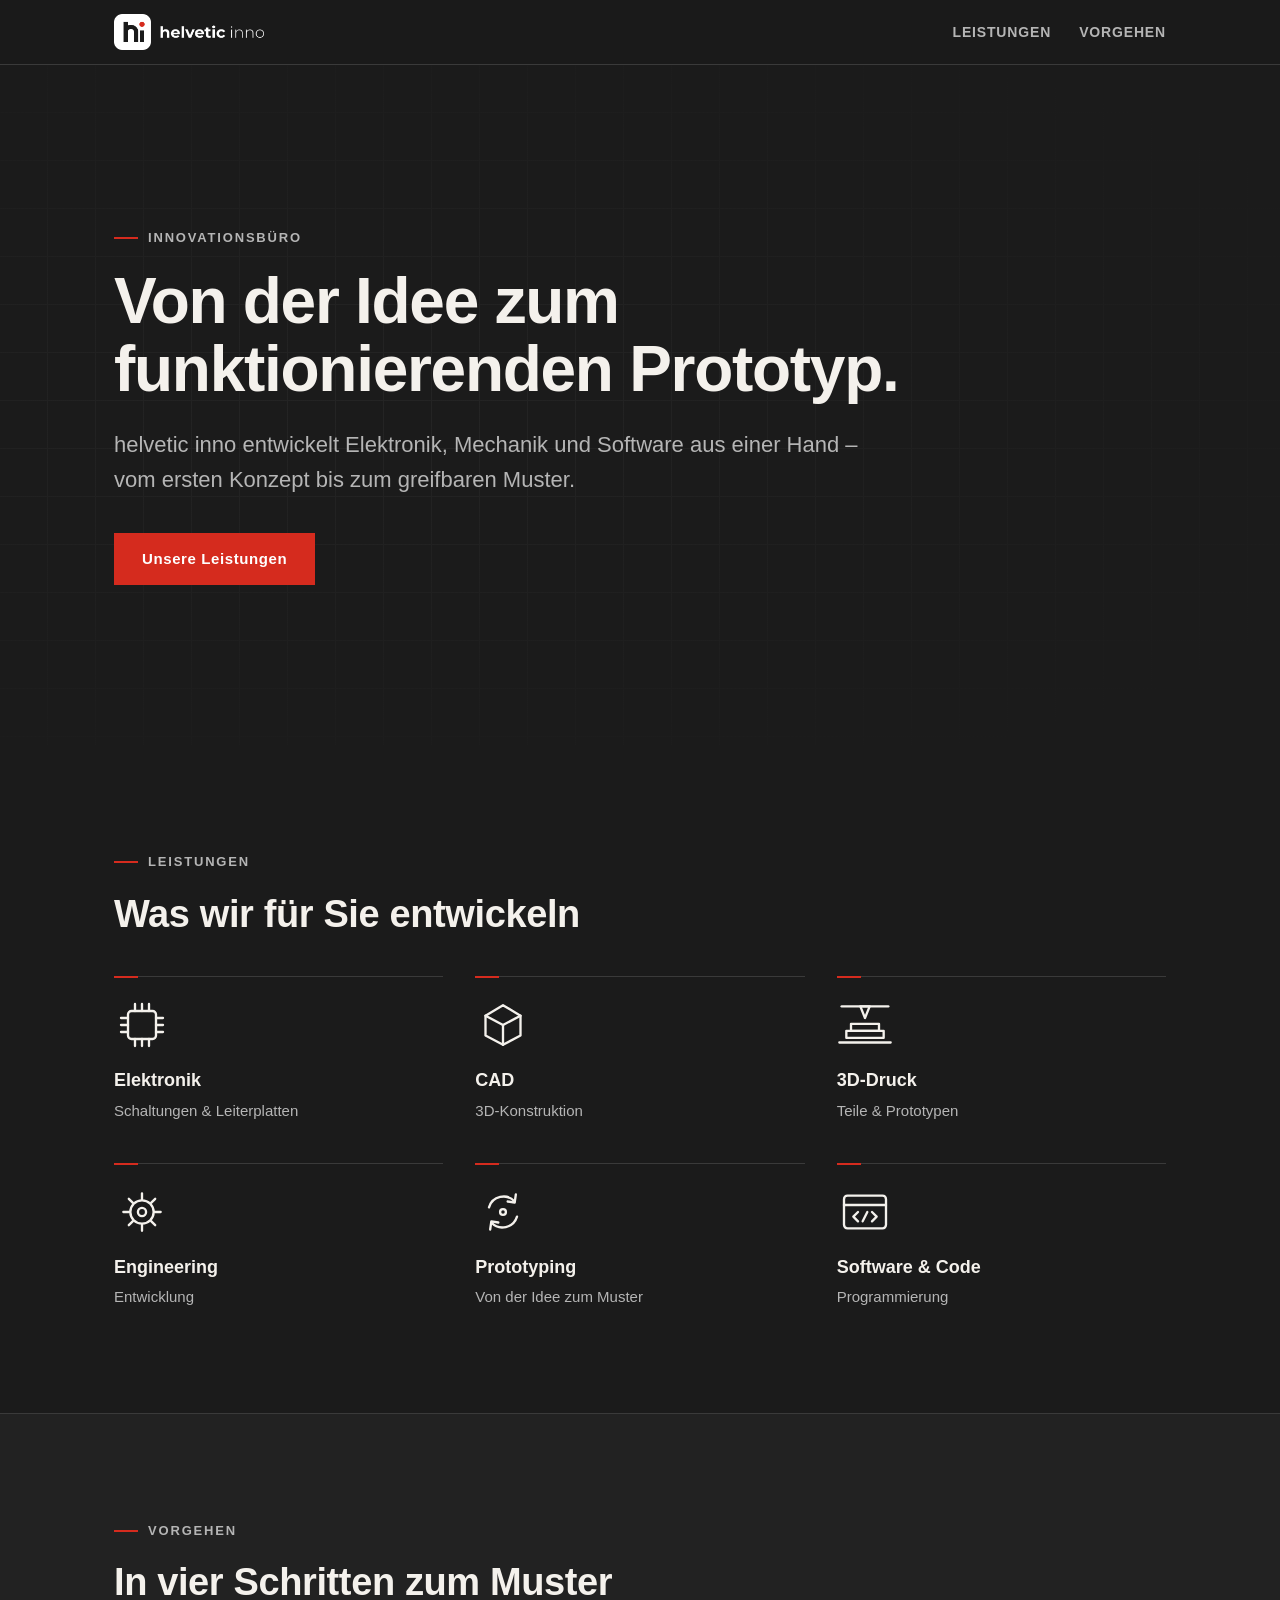
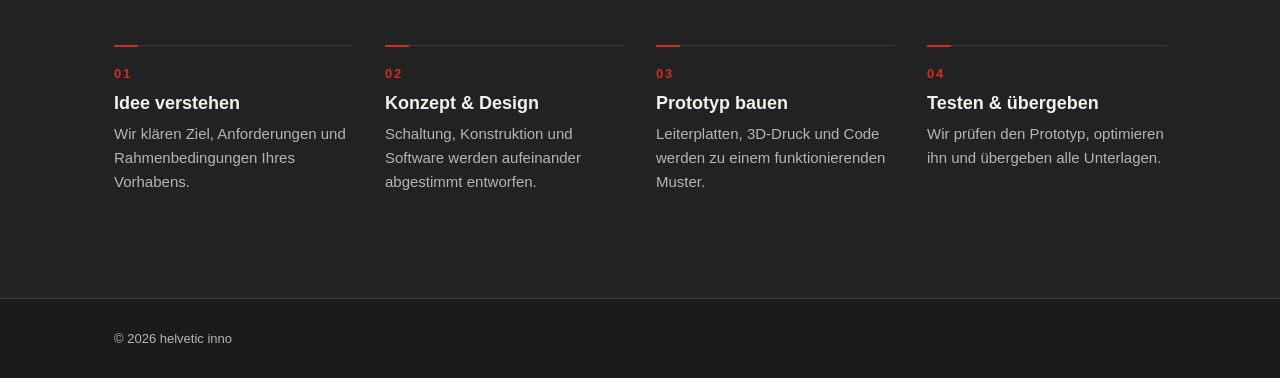
==== index.html @ 1b5c4ba7 "removed wartung seite" ====
<!doctype html>
<html lang="de">
<head>
<meta charset="utf-8">
<meta name="viewport" content="width=device-width, initial-scale=1">
<!-- noindex entfernen, sobald die Seite inkl. Kontakt live gehen soll -->
<meta name="robots" content="noindex">
<title>helvetic inno · Innovationsbüro</title>
<meta name="description" content="helvetic inno entwickelt Elektronik, CAD, 3D-Druck und Software aus einer Hand – von der Idee zum funktionierenden Prototyp.">
<meta property="og:title" content="helvetic inno · Innovationsbüro">
<meta property="og:description" content="Von der Idee zum funktionierenden Prototyp – Elektronik, CAD, 3D-Druck und Software aus einer Hand.">
<meta property="og:type" content="website">
<link rel="icon" type="image/png" href="favicon-white.png">
<link rel="stylesheet" href="style.css">
</head>
<body>

<header class="site-header">
  <div class="container header-inner">
    <a href="#top" class="brand" aria-label="helvetic inno – Startseite">
      <img src="helvetic-inno-hi-logo-horizontal-weiss.png" alt="helvetic inno" width="170">
    </a>
    <nav aria-label="Hauptnavigation">
      <a href="#leistungen">Leistungen</a>
      <a href="#vorgehen">Vorgehen</a>
      <!-- <a href="#kontakt" class="nav-cta">Kontakt</a> – einfügen, sobald der Kontaktbereich existiert -->
    </nav>
  </div>
</header>

<main id="top">

  <section class="hero">
    <div class="container">
      <p class="label">Innovationsbüro</p>
      <h1>Von der Idee zum funktionierenden Prototyp.</h1>
      <p class="lead">helvetic inno entwickelt Elektronik, Mechanik und Software aus einer Hand – vom ersten Konzept bis zum greifbaren Muster.</p>
      <p class="hero-links"><a class="btn" href="#leistungen">Unsere Leistungen</a></p>
    </div>
  </section>

  <section class="section" id="leistungen" aria-labelledby="leistungen-title">
    <div class="container">
      <p class="label">Leistungen</p>
      <h2 id="leistungen-title">Was wir für Sie entwickeln</h2>

      <svg class="icon-definitions" aria-hidden="true" focusable="false" xmlns="http://www.w3.org/2000/svg">
        <defs>
        <g id="i-chip" fill="none" stroke="currentColor" stroke-width="2" stroke-linecap="round" stroke-linejoin="round"><rect x="-12" y="-12" width="24" height="24" rx="3"/><path d="M-18-6H-12M-18 0H-12M-18 6H-12M12-6H18M12 0H18M12 6H18M-6-18V-12M0-18V-12M6-18V-12M-6 12V18M0 12V18M6 12V18"/></g>
        <g id="i-cube" fill="none" stroke="currentColor" stroke-width="2" stroke-linecap="round" stroke-linejoin="round"><polygon points="0,-17 15,-8 15,9 0,17 -15,9 -15,-8"/><polyline points="-15,-8 0,0 15,-8"/><line x1="0" y1="0" x2="0" y2="17"/></g>
        <g id="i-print" fill="none" stroke="currentColor" stroke-width="2" stroke-linecap="round" stroke-linejoin="round"><line x1="-20" y1="-16" x2="20" y2="-16"/><polygon points="-4,-16 4,-16 0,-6"/><rect x="-12" y="-1" width="24" height="6"/><rect x="-16" y="5" width="32" height="6"/><line x1="-22" y1="15" x2="22" y2="15"/></g>
        <g id="i-gear" fill="none" stroke="currentColor" stroke-width="2" stroke-linecap="round" stroke-linejoin="round"><circle r="10"/><circle r="3.5"/><path d="M11 0H16M7.8 7.8L11.3 11.3M0 11V16M-7.8 7.8L-11.3 11.3M-11 0H-16M-7.8-7.8L-11.3-11.3M0-11V-16M7.8-7.8L11.3-11.3"/></g>
        <g id="i-cycle" fill="none" stroke="currentColor" stroke-width="2" stroke-linecap="round" stroke-linejoin="round"><path d="M-12-4A13 13 0 0 1 10-9"/><polyline points="11,-15 10,-8 4,-9"/><path d="M12 4A13 13 0 0 1-10 9"/><polyline points="-11,15 -10,8 -4,9"/><circle r="2.5"/></g>
        <g id="i-code" fill="none" stroke="currentColor" stroke-width="2" stroke-linecap="round" stroke-linejoin="round"><rect x="-18" y="-14" width="36" height="28" rx="3"/><line x1="-18" y1="-6" x2="18" y2="-6"/><polyline points="-6,0 -10,4 -6,8"/><polyline points="6,0 10,4 6,8"/><line x1="2" y1="0" x2="-2" y2="8"/></g>
        </defs>
      </svg>

      <div class="leistungen-grid">
        <article class="leistung"><svg class="leistung-icon" viewBox="-24 -20 48 40" aria-hidden="true"><use href="#i-chip"/></svg><h3>Elektronik</h3><p>Schaltungen &amp; Leiterplatten</p></article>
        <article class="leistung"><svg class="leistung-icon" viewBox="-24 -20 48 40" aria-hidden="true"><use href="#i-cube"/></svg><h3>CAD</h3><p>3D-Konstruktion</p></article>
        <article class="leistung"><svg class="leistung-icon" viewBox="-24 -20 48 40" aria-hidden="true"><use href="#i-print"/></svg><h3>3D-Druck</h3><p>Teile &amp; Prototypen</p></article>
        <article class="leistung"><svg class="leistung-icon" viewBox="-24 -20 48 40" aria-hidden="true"><use href="#i-gear"/></svg><h3>Engineering</h3><p>Entwicklung</p></article>
        <article class="leistung"><svg class="leistung-icon" viewBox="-24 -20 48 40" aria-hidden="true"><use href="#i-cycle"/></svg><h3>Prototyping</h3><p>Von der Idee zum Muster</p></article>
        <article class="leistung"><svg class="leistung-icon" viewBox="-24 -20 48 40" aria-hidden="true"><use href="#i-code"/></svg><h3>Software &amp; Code</h3><p>Programmierung</p></article>
      </div>
    </div>
  </section>

  <section class="section section-alt" id="vorgehen" aria-labelledby="vorgehen-title">
    <div class="container">
      <p class="label">Vorgehen</p>
      <h2 id="vorgehen-title">In vier Schritten zum Muster</h2>
      <ol class="steps">
        <li><span class="step-nr">01</span><h3>Idee verstehen</h3><p>Wir klären Ziel, Anforderungen und Rahmenbedingungen Ihres Vorhabens.</p></li>
        <li><span class="step-nr">02</span><h3>Konzept &amp; Design</h3><p>Schaltung, Konstruktion und Software werden aufeinander abgestimmt entworfen.</p></li>
        <li><span class="step-nr">03</span><h3>Prototyp bauen</h3><p>Leiterplatten, 3D-Druck und Code werden zu einem funktionierenden Muster.</p></li>
        <li><span class="step-nr">04</span><h3>Testen &amp; übergeben</h3><p>Wir prüfen den Prototyp, optimieren ihn und übergeben alle Unterlagen.</p></li>
      </ol>
    </div>
  </section>

  <!-- Kontaktbereich (id="kontakt") folgt, sobald eine Business-Mail vorhanden ist -->

</main>

<footer class="site-footer">
  <div class="container">&copy; <span id="y">2026</span> helvetic inno</div>
</footer>
<script>document.getElementById("y").textContent = new Date().getFullYear();</script>
</body>
</html>
---- style.css ----
:root { color-scheme: dark; --bg:#1B1B1B; --bg-alt:#222222; --fg:#F4F1EC; --muted:#B5B5B5; --rule:#3A3A3A; --accent:#D52B1E; }
* { box-sizing: border-box; }
html { scroll-behavior: smooth; scroll-padding-top: 80px; }
body {
  margin: 0; background: var(--bg); color: var(--fg);
  font-family: "Helvetica Neue", Helvetica, Arial, system-ui, sans-serif;
  -webkit-font-smoothing: antialiased;
}
.container { width: 100%; max-width: 1100px; margin: 0 auto; padding: 0 24px; }
a { color: inherit; }

.site-header {
  position: sticky; top: 0; z-index: 10;
  background: rgba(27,27,27,.92); backdrop-filter: blur(8px);
  border-bottom: 1px solid var(--rule);
}
.header-inner { display: flex; align-items: center; justify-content: space-between; height: 64px; }
.brand img { display: block; height: auto; width: 150px; }
nav { display: flex; gap: 28px; }
nav a { font-size: 14px; font-weight: 600; letter-spacing: .06em; text-transform: uppercase; text-decoration: none; color: var(--muted); }
nav a:hover, nav a:focus-visible { color: var(--fg); }

.label {
  display: inline-flex; align-items: center; gap: 10px;
  font-size: 13px; font-weight: 600; letter-spacing: .14em; text-transform: uppercase;
  color: var(--muted); margin: 0 0 20px;
}
.label::before { content: ""; width: 24px; height: 2px; background: var(--accent); }
h1 { font-size: clamp(36px, 6vw, 64px); line-height: 1.05; letter-spacing: -.02em; margin: 0 0 24px; font-weight: 700; max-width: 14em; }
h2 { font-size: clamp(26px, 4vw, 38px); line-height: 1.15; letter-spacing: -.01em; margin: 0 0 40px; font-weight: 700; }
p { font-size: 17px; line-height: 1.6; margin: 0; }

.hero {
  padding: clamp(72px, 14vw, 160px) 0;
  background-image:
    linear-gradient(var(--rule) 1px, transparent 1px),
    linear-gradient(90deg, var(--rule) 1px, transparent 1px);
  background-size: 48px 48px;
  background-position: -1px -1px;
  position: relative;
}
.hero::after { content: ""; position: absolute; inset: 0; background: radial-gradient(ellipse at 30% 50%, rgba(27,27,27,.7), var(--bg) 85%); }
.hero .container { position: relative; z-index: 1; }
.lead { font-size: clamp(18px, 2.4vw, 22px); color: var(--muted); max-width: 34em; margin-bottom: 36px; }
.btn {
  display: inline-block; padding: 14px 28px; background: var(--accent); color: #fff;
  font-size: 15px; font-weight: 700; letter-spacing: .04em; text-decoration: none;
}
.btn:hover, .btn:focus-visible { background: #B8241A; }
.hero-links { margin: 0; }

.section { padding: clamp(56px, 9vw, 104px) 0; }
.section-alt { background: var(--bg-alt); border-top: 1px solid var(--rule); }

.icon-definitions { position: absolute; width: 0; height: 0; overflow: hidden; }
.leistungen-grid { display: grid; grid-template-columns: repeat(3, minmax(0, 1fr)); gap: 40px 32px; }
.leistung { min-width: 0; padding-top: 20px; border-top: 1px solid var(--rule); position: relative; }
.leistung::before { content: ""; position: absolute; top: -1px; left: 0; width: 24px; height: 2px; background: var(--accent); }
.leistung-icon { display: block; width: 56px; height: 56px; margin-bottom: 16px; color: var(--fg); }
.leistung h3 { margin: 0 0 6px; font-size: 18px; line-height: 1.3; font-weight: 700; }
.leistung p { color: var(--muted); font-size: 15px; }

.steps { list-style: none; margin: 0; padding: 0; display: grid; grid-template-columns: repeat(4, minmax(0, 1fr)); gap: 32px; }
.steps li { padding-top: 20px; border-top: 1px solid var(--rule); position: relative; }
.steps li::before { content: ""; position: absolute; top: -1px; left: 0; width: 24px; height: 2px; background: var(--accent); }
.step-nr { display: block; font-size: 13px; font-weight: 700; letter-spacing: .14em; color: var(--accent); margin-bottom: 12px; }
.steps h3 { margin: 0 0 8px; font-size: 18px; font-weight: 700; }
.steps p { color: var(--muted); font-size: 15px; }

.site-footer { padding: 32px 0; border-top: 1px solid var(--rule); font-size: 13px; color: var(--muted); }

:focus-visible { outline: 2px solid var(--accent); outline-offset: 3px; }
@media (prefers-reduced-motion: reduce) { html { scroll-behavior: auto; } }

@media (max-width: 860px) {
  .steps { grid-template-columns: repeat(2, minmax(0, 1fr)); }
}
@media (max-width: 600px) {
  .container { padding: 0 20px; }
  nav { gap: 18px; }
  .brand img { width: 120px; }
  .leistungen-grid { grid-template-columns: repeat(2, minmax(0, 1fr)); gap: 32px 16px; }
  .steps { grid-template-columns: 1fr; }
}
@media (max-width: 360px) {
  .leistungen-grid { grid-template-columns: 1fr; }
}
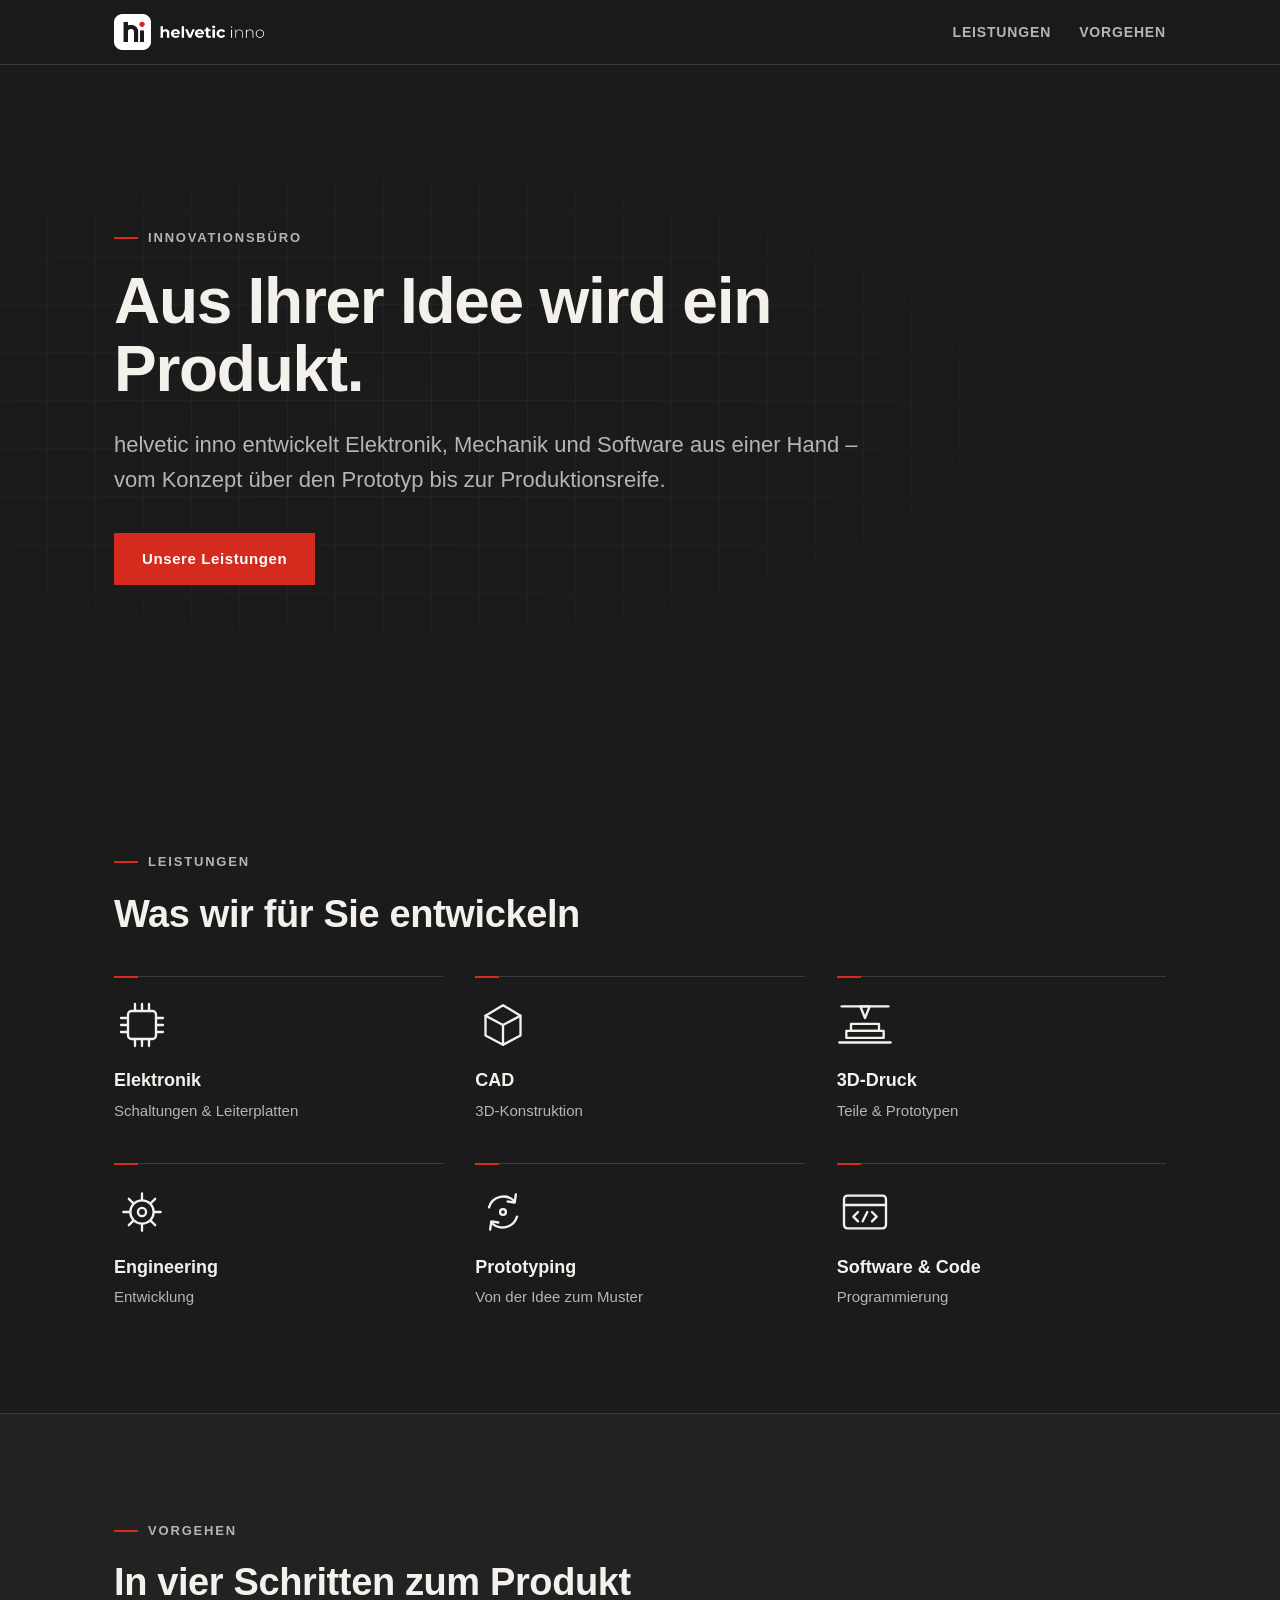
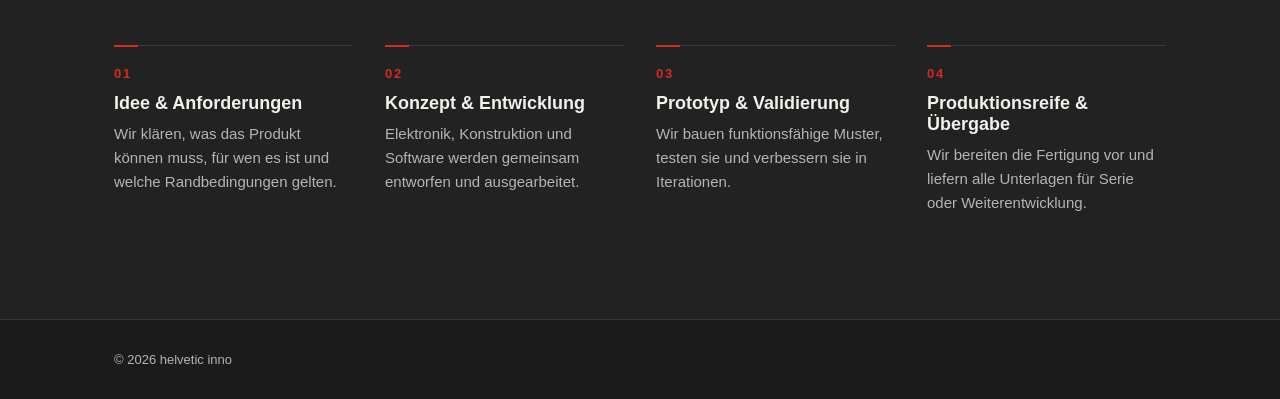
==== commit 1d1bd26d: "Rebuild maintenance page as one-pager for innovation office Add sticky header, hero, wider services " ====
--- a/index.html
+++ b/index.html
@@ -6,9 +6,9 @@
 <!-- noindex entfernen, sobald die Seite inkl. Kontakt live gehen soll -->
 <meta name="robots" content="noindex">
 <title>helvetic inno · Innovationsbüro</title>
-<meta name="description" content="helvetic inno entwickelt Elektronik, CAD, 3D-Druck und Software aus einer Hand – von der Idee zum funktionierenden Prototyp.">
+<meta name="description" content="helvetic inno entwickelt Elektronik, CAD, 3D-Druck und Software aus einer Hand – aus Ihrer Idee wird ein Produkt.">
 <meta property="og:title" content="helvetic inno · Innovationsbüro">
-<meta property="og:description" content="Von der Idee zum funktionierenden Prototyp – Elektronik, CAD, 3D-Druck und Software aus einer Hand.">
+<meta property="og:description" content="Aus Ihrer Idee wird ein Produkt – Elektronik, CAD, 3D-Druck und Software aus einer Hand.">
 <meta property="og:type" content="website">
 <link rel="icon" type="image/png" href="favicon-white.png">
 <link rel="stylesheet" href="style.css">
@@ -33,8 +33,8 @@
   <section class="hero">
     <div class="container">
       <p class="label">Innovationsbüro</p>
-      <h1>Von der Idee zum funktionierenden Prototyp.</h1>
-      <p class="lead">helvetic inno entwickelt Elektronik, Mechanik und Software aus einer Hand – vom ersten Konzept bis zum greifbaren Muster.</p>
+      <h1>Aus Ihrer Idee wird ein Produkt.</h1>
+      <p class="lead">helvetic inno entwickelt Elektronik, Mechanik und Software aus einer Hand – vom Konzept über den Prototyp bis zur Produktionsreife.</p>
       <p class="hero-links"><a class="btn" href="#leistungen">Unsere Leistungen</a></p>
     </div>
   </section>
@@ -69,12 +69,12 @@
   <section class="section section-alt" id="vorgehen" aria-labelledby="vorgehen-title">
     <div class="container">
       <p class="label">Vorgehen</p>
-      <h2 id="vorgehen-title">In vier Schritten zum Muster</h2>
+      <h2 id="vorgehen-title">In vier Schritten zum Produkt</h2>
       <ol class="steps">
-        <li><span class="step-nr">01</span><h3>Idee verstehen</h3><p>Wir klären Ziel, Anforderungen und Rahmenbedingungen Ihres Vorhabens.</p></li>
-        <li><span class="step-nr">02</span><h3>Konzept &amp; Design</h3><p>Schaltung, Konstruktion und Software werden aufeinander abgestimmt entworfen.</p></li>
-        <li><span class="step-nr">03</span><h3>Prototyp bauen</h3><p>Leiterplatten, 3D-Druck und Code werden zu einem funktionierenden Muster.</p></li>
-        <li><span class="step-nr">04</span><h3>Testen &amp; übergeben</h3><p>Wir prüfen den Prototyp, optimieren ihn und übergeben alle Unterlagen.</p></li>
+        <li><span class="step-nr">01</span><h3>Idee &amp; Anforderungen</h3><p>Wir klären, was das Produkt können muss, für wen es ist und welche Randbedingungen gelten.</p></li>
+        <li><span class="step-nr">02</span><h3>Konzept &amp; Entwicklung</h3><p>Elektronik, Konstruktion und Software werden gemeinsam entworfen und ausgearbeitet.</p></li>
+        <li><span class="step-nr">03</span><h3>Prototyp &amp; Validierung</h3><p>Wir bauen funktionsfähige Muster, testen sie und verbessern sie in Iterationen.</p></li>
+        <li><span class="step-nr">04</span><h3>Produktionsreife &amp; Übergabe</h3><p>Wir bereiten die Fertigung vor und liefern alle Unterlagen für Serie oder Weiterentwicklung.</p></li>
       </ol>
     </div>
   </section>
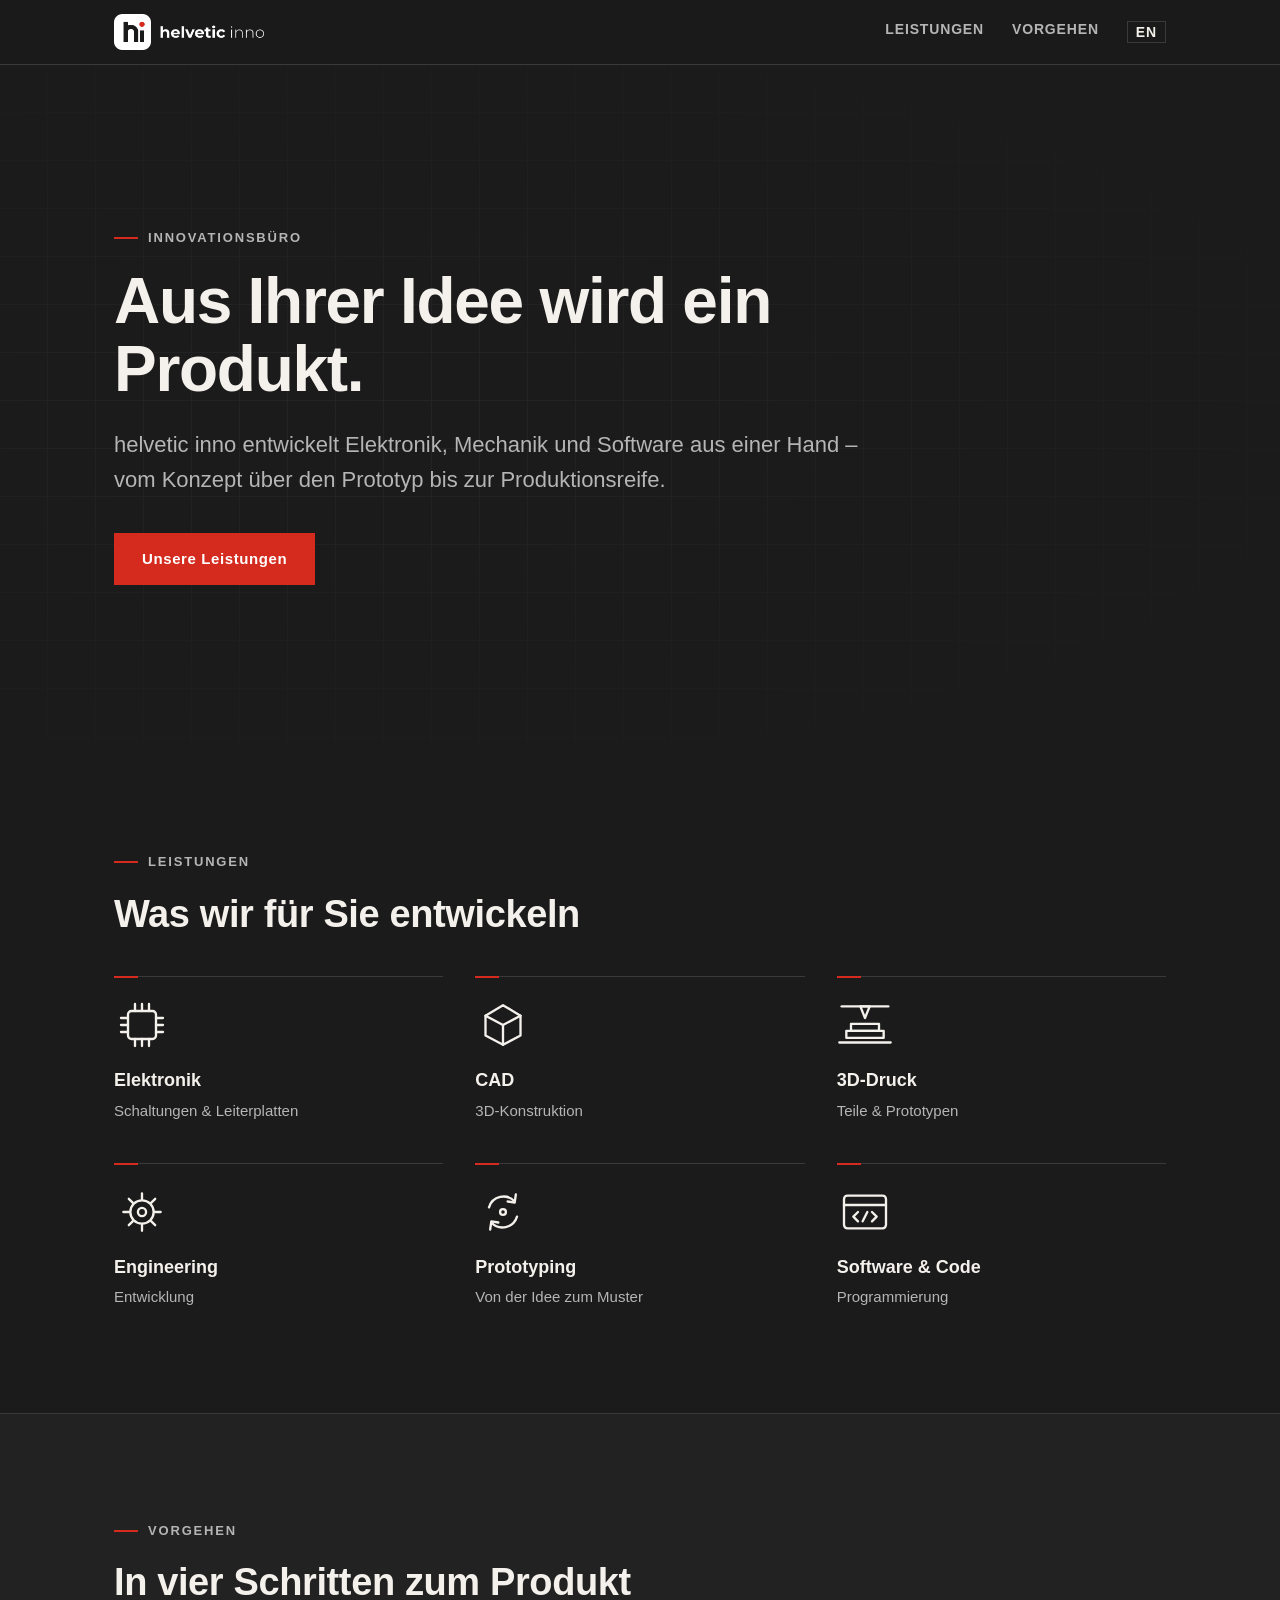
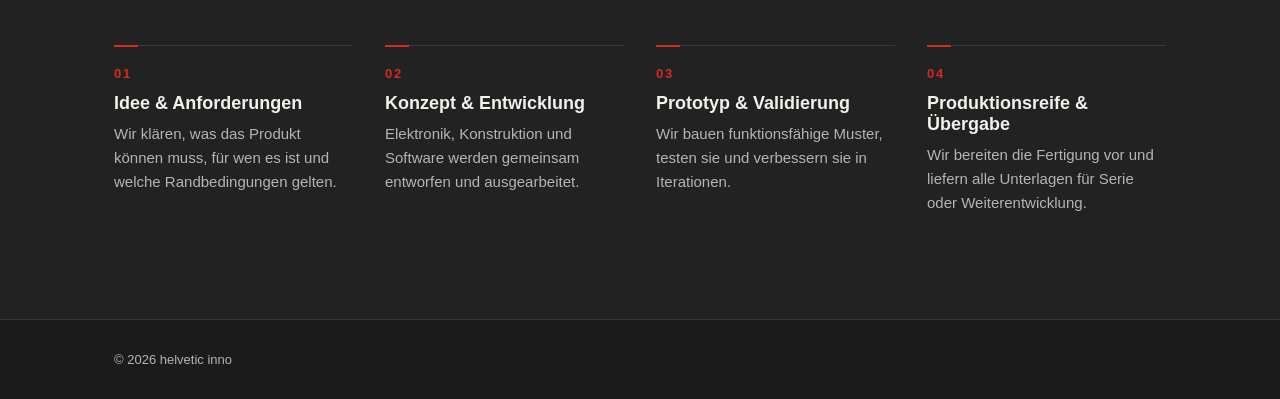
==== commit 2a349f80: "Add English version with language switcher Add en/index.html, DE/EN switch in the header, hreflang a" ====
--- a/index.html
+++ b/index.html
@@ -10,6 +10,10 @@
 <meta property="og:title" content="helvetic inno · Innovationsbüro">
 <meta property="og:description" content="Aus Ihrer Idee wird ein Produkt – Elektronik, CAD, 3D-Druck und Software aus einer Hand.">
 <meta property="og:type" content="website">
+<link rel="canonical" href="https://www.helveticinno.ch/">
+<link rel="alternate" hreflang="de" href="https://www.helveticinno.ch/">
+<link rel="alternate" hreflang="en" href="https://www.helveticinno.ch/en/">
+<link rel="alternate" hreflang="x-default" href="https://www.helveticinno.ch/">
 <link rel="icon" type="image/png" href="favicon-white.png">
 <link rel="stylesheet" href="style.css">
 </head>
@@ -23,6 +27,7 @@
     <nav aria-label="Hauptnavigation">
       <a href="#leistungen">Leistungen</a>
       <a href="#vorgehen">Vorgehen</a>
+      <a href="en/" class="lang" hreflang="en" lang="en" aria-label="English version">EN</a>
       <!-- <a href="#kontakt" class="nav-cta">Kontakt</a> – einfügen, sobald der Kontaktbereich existiert -->
     </nav>
   </div>
--- a/style.css
+++ b/style.css
@@ -19,6 +19,8 @@
 nav { display: flex; gap: 28px; }
 nav a { font-size: 14px; font-weight: 600; letter-spacing: .06em; text-transform: uppercase; text-decoration: none; color: var(--muted); }
 nav a:hover, nav a:focus-visible { color: var(--fg); }
+nav a.lang { padding: 2px 8px; border: 1px solid var(--rule); color: var(--fg); }
+nav a.lang:hover, nav a.lang:focus-visible { border-color: var(--accent); }
 
 .label {
   display: inline-flex; align-items: center; gap: 10px;
@@ -77,8 +79,10 @@
 }
 @media (max-width: 600px) {
   .container { padding: 0 20px; }
-  nav { gap: 18px; }
-  .brand img { width: 120px; }
+  nav { gap: 12px; }
+  nav a { font-size: 12px; letter-spacing: .04em; }
+  nav a.lang { padding: 2px 6px; }
+  .brand img { width: 100px; }
   .leistungen-grid { grid-template-columns: repeat(2, minmax(0, 1fr)); gap: 32px 16px; }
   .steps { grid-template-columns: 1fr; }
 }
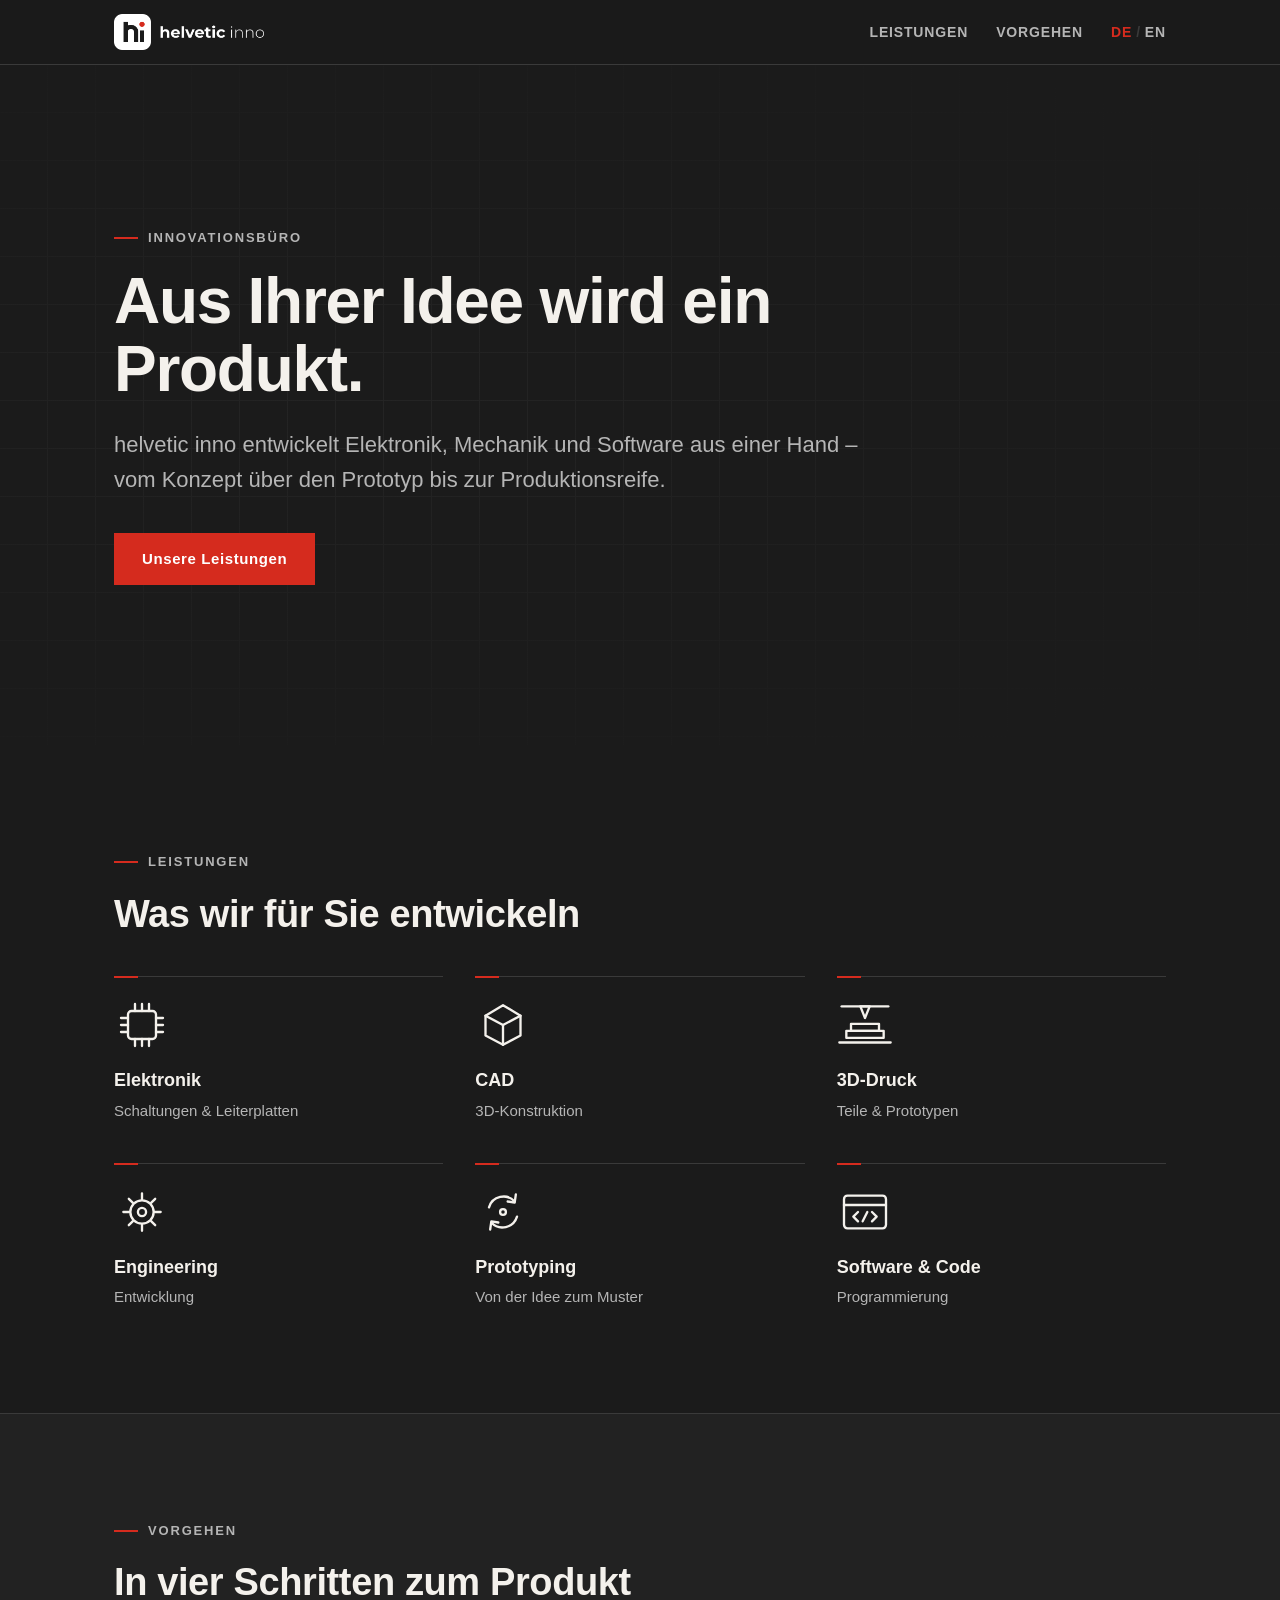
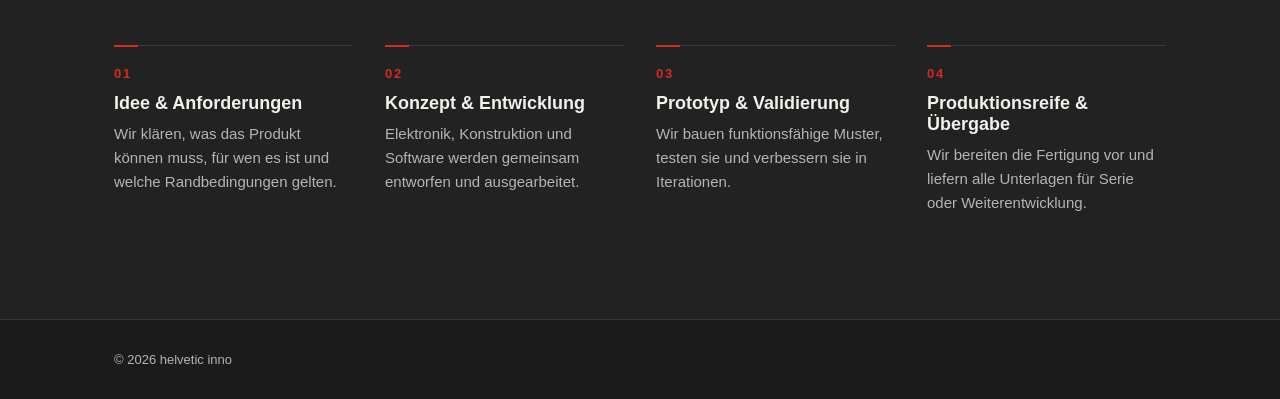
==== commit d3e44996: "Restyle language switcher and highlight current language Replace the bordered EN/DE button with a pl" ====
--- a/index.html
+++ b/index.html
@@ -27,7 +27,7 @@
     <nav aria-label="Hauptnavigation">
       <a href="#leistungen">Leistungen</a>
       <a href="#vorgehen">Vorgehen</a>
-      <a href="en/" class="lang" hreflang="en" lang="en" aria-label="English version">EN</a>
+      <span class="lang-switch"><span aria-current="true">DE</span><a href="en/index.html" hreflang="en" lang="en" aria-label="English version">EN</a></span>
       <!-- <a href="#kontakt" class="nav-cta">Kontakt</a> – einfügen, sobald der Kontaktbereich existiert -->
     </nav>
   </div>
--- a/style.css
+++ b/style.css
@@ -19,8 +19,10 @@
 nav { display: flex; gap: 28px; }
 nav a { font-size: 14px; font-weight: 600; letter-spacing: .06em; text-transform: uppercase; text-decoration: none; color: var(--muted); }
 nav a:hover, nav a:focus-visible { color: var(--fg); }
-nav a.lang { padding: 2px 8px; border: 1px solid var(--rule); color: var(--fg); }
-nav a.lang:hover, nav a.lang:focus-visible { border-color: var(--accent); }
+.lang-switch { display: flex; gap: 4px; font-size: 14px; font-weight: 600; letter-spacing: .06em; text-transform: uppercase; }
+.lang-switch > * + *::before { content: "/"; margin-right: 4px; color: var(--rule); }
+.lang-switch [aria-current] { color: var(--accent); }
+.lang-switch > * { display: inline-flex; }
 
 .label {
   display: inline-flex; align-items: center; gap: 10px;
@@ -81,7 +83,7 @@
   .container { padding: 0 20px; }
   nav { gap: 12px; }
   nav a { font-size: 12px; letter-spacing: .04em; }
-  nav a.lang { padding: 2px 6px; }
+  .lang-switch { font-size: 12px; letter-spacing: .04em; gap: 3px; }
   .brand img { width: 100px; }
   .leistungen-grid { grid-template-columns: repeat(2, minmax(0, 1fr)); gap: 32px 16px; }
   .steps { grid-template-columns: 1fr; }
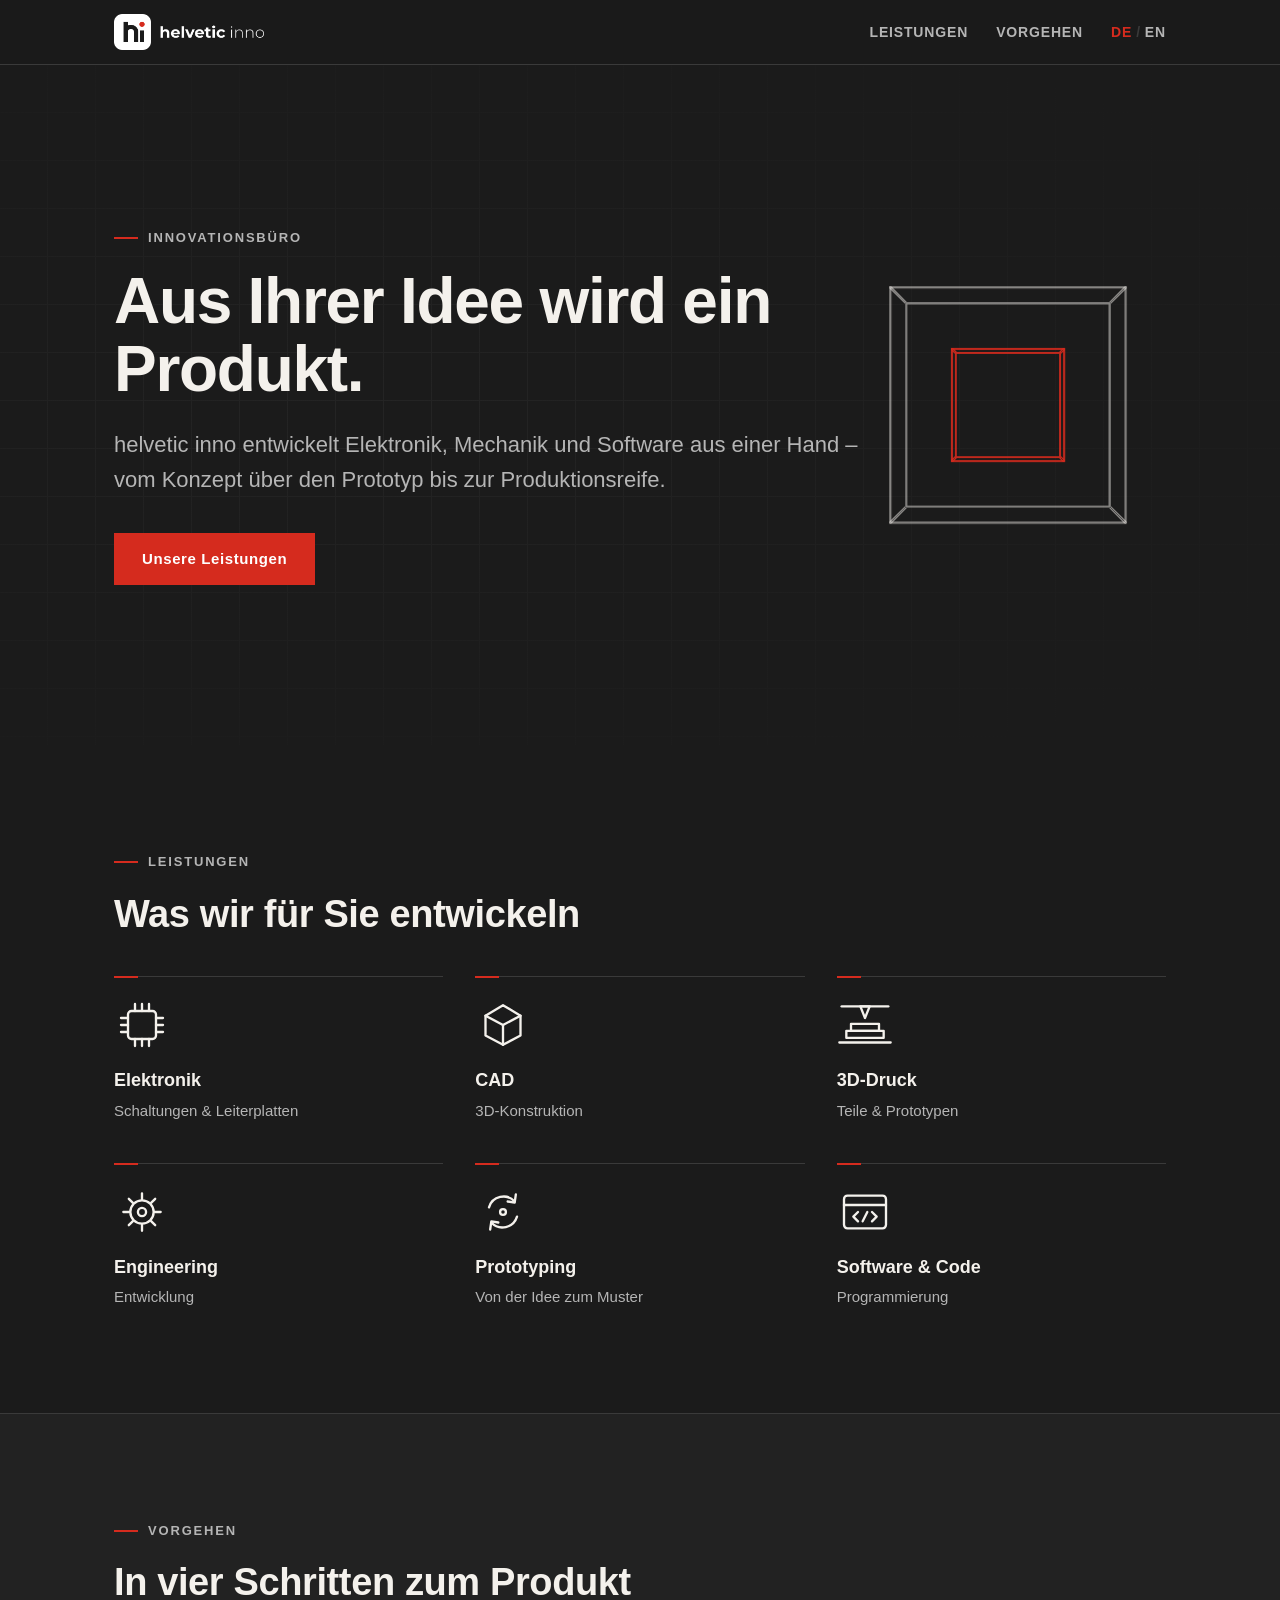
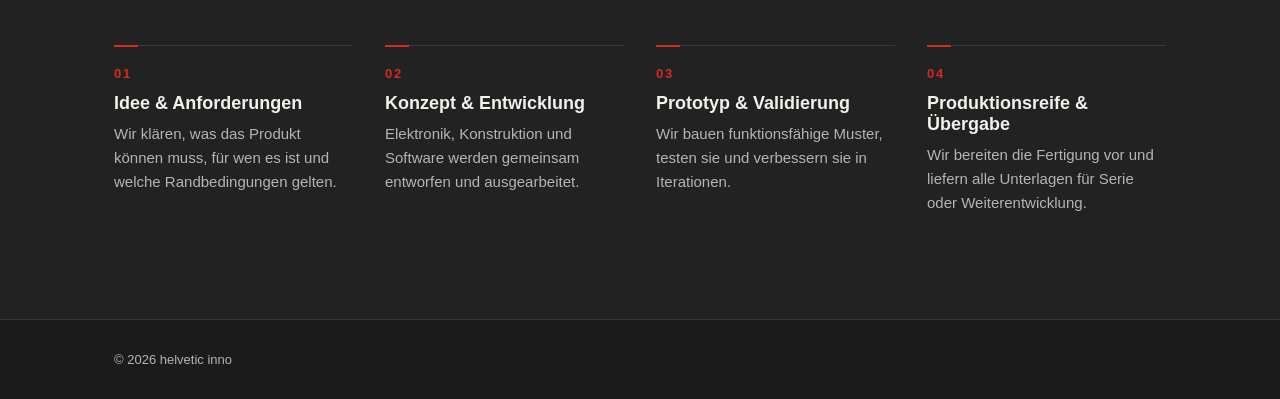
==== commit 7c092c94: "Add rotating wireframe cube to hero Pure CSS 3D cube with a counter-rotating accent-colored inner cu" ====
--- a/index.html
+++ b/index.html
@@ -36,6 +36,16 @@
 <main id="top">
 
   <section class="hero">
+    <div class="cube-wrap" aria-hidden="true">
+      <div class="cube">
+        <span class="face f1"></span><span class="face f2"></span><span class="face f3"></span>
+        <span class="face f4"></span><span class="face f5"></span><span class="face f6"></span>
+        <div class="cube inner">
+          <span class="face f1"></span><span class="face f2"></span><span class="face f3"></span>
+          <span class="face f4"></span><span class="face f5"></span><span class="face f6"></span>
+        </div>
+      </div>
+    </div>
     <div class="container">
       <p class="label">Innovationsbüro</p>
       <h1>Aus Ihrer Idee wird ein Produkt.</h1>
--- a/style.css
+++ b/style.css
@@ -44,7 +44,32 @@
   position: relative;
 }
 .hero::after { content: ""; position: absolute; inset: 0; background: radial-gradient(ellipse at 30% 50%, rgba(27,27,27,.7), var(--bg) 85%); }
-.hero .container { position: relative; z-index: 1; }
+.hero { overflow: hidden; }
+.hero .container { position: relative; z-index: 2; }
+
+/* Rotating wireframe cube: six bordered faces, no fills */
+.cube-wrap {
+  --s: 220px;
+  position: absolute; z-index: 1; pointer-events: none;
+  top: 50%; right: max(72px, calc((100% - 1100px) / 2 + 72px));
+  width: var(--s); height: var(--s); margin-top: calc(var(--s) / -2);
+  perspective: 1500px;
+}
+.cube { --h: calc(var(--s) / 2); position: relative; width: 100%; height: 100%; transform-style: preserve-3d; animation: cube-spin 26s linear infinite; }
+.cube.inner { --h: calc(var(--s) / 4); position: absolute; inset: 25%; width: auto; height: auto; animation: cube-spin-rev 18s linear infinite; }
+.face { position: absolute; inset: 0; border: 2px solid var(--fg); opacity: .5; }
+.inner .face { border-color: var(--accent); opacity: .9; }
+.f1 { transform: translateZ(var(--h)); }
+.f2 { transform: rotateY(180deg) translateZ(var(--h)); }
+.f3 { transform: rotateY(90deg) translateZ(var(--h)); }
+.f4 { transform: rotateY(-90deg) translateZ(var(--h)); }
+.f5 { transform: rotateX(90deg) translateZ(var(--h)); }
+.f6 { transform: rotateX(-90deg) translateZ(var(--h)); }
+@keyframes cube-spin { from { transform: rotateX(-24deg) rotateY(0deg); } to { transform: rotateX(-24deg) rotateY(360deg); } }
+@keyframes cube-spin-rev { from { transform: rotateX(24deg) rotateY(360deg); } to { transform: rotateX(24deg) rotateY(0deg); } }
+@media (prefers-reduced-motion: reduce) {
+  .cube, .cube.inner { animation: none; transform: rotateX(-24deg) rotateY(35deg); }
+}
 .lead { font-size: clamp(18px, 2.4vw, 22px); color: var(--muted); max-width: 34em; margin-bottom: 36px; }
 .btn {
   display: inline-block; padding: 14px 28px; background: var(--accent); color: #fff;
@@ -81,6 +106,7 @@
 }
 @media (max-width: 600px) {
   .container { padding: 0 20px; }
+  .cube-wrap { --s: 104px; top: auto; bottom: 24px; right: 36px; margin-top: 0; opacity: .45; }
   nav { gap: 12px; }
   nav a { font-size: 12px; letter-spacing: .04em; }
   .lang-switch { font-size: 12px; letter-spacing: .04em; gap: 3px; }
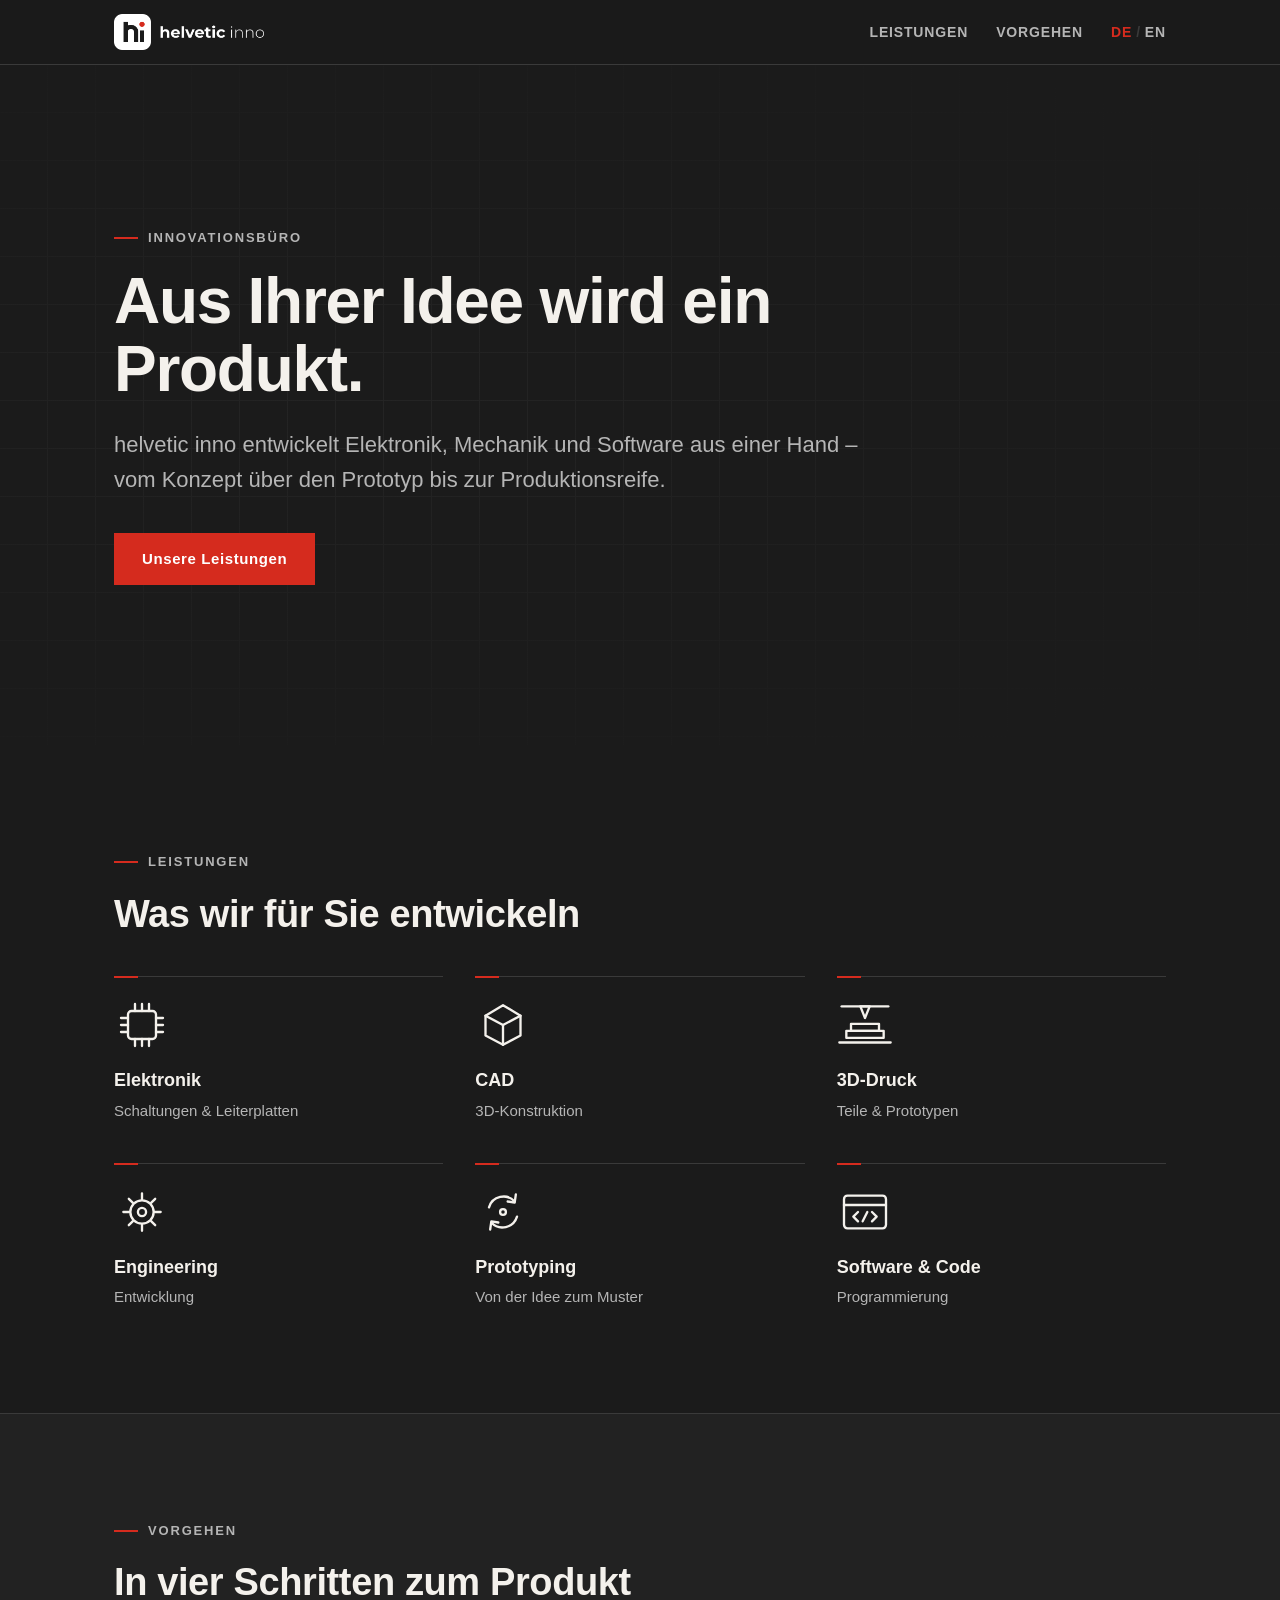
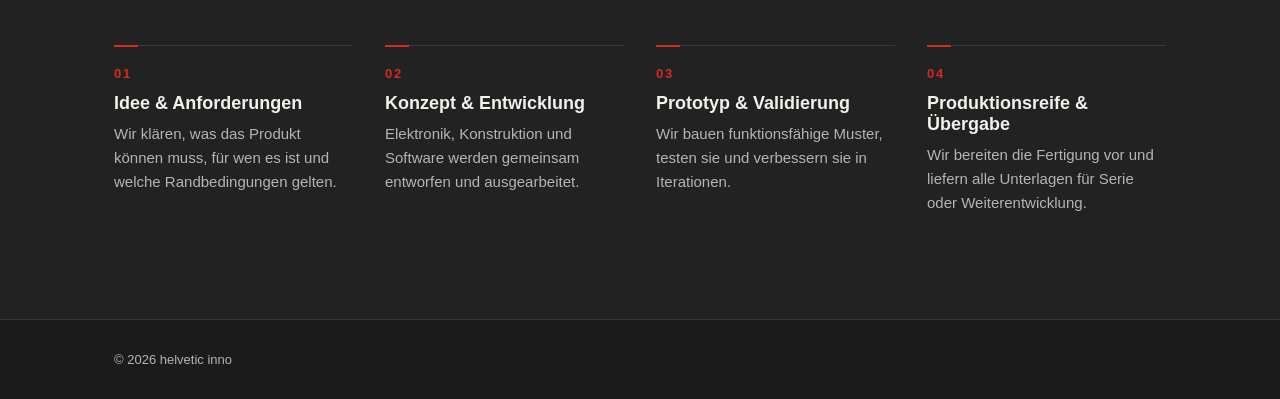
==== commit 508a1a82: "Add mobile dropdown menu and remove hero cube Replace the cramped inline nav on small screens with a" ====
--- a/index.html
+++ b/index.html
@@ -24,7 +24,8 @@
     <a href="#top" class="brand" aria-label="helvetic inno – Startseite">
       <img src="helvetic-inno-hi-logo-horizontal-weiss.png" alt="helvetic inno" width="170">
     </a>
-    <nav aria-label="Hauptnavigation">
+    <button class="nav-toggle" type="button" aria-label="Menü" aria-expanded="false" aria-controls="site-nav"><span></span><span></span><span></span></button>
+    <nav id="site-nav" aria-label="Hauptnavigation">
       <a href="#leistungen">Leistungen</a>
       <a href="#vorgehen">Vorgehen</a>
       <span class="lang-switch"><span aria-current="true">DE</span><a href="en/index.html" hreflang="en" lang="en" aria-label="English version">EN</a></span>
@@ -36,16 +37,6 @@
 <main id="top">
 
   <section class="hero">
-    <div class="cube-wrap" aria-hidden="true">
-      <div class="cube">
-        <span class="face f1"></span><span class="face f2"></span><span class="face f3"></span>
-        <span class="face f4"></span><span class="face f5"></span><span class="face f6"></span>
-        <div class="cube inner">
-          <span class="face f1"></span><span class="face f2"></span><span class="face f3"></span>
-          <span class="face f4"></span><span class="face f5"></span><span class="face f6"></span>
-        </div>
-      </div>
-    </div>
     <div class="container">
       <p class="label">Innovationsbüro</p>
       <h1>Aus Ihrer Idee wird ein Produkt.</h1>
@@ -101,6 +92,16 @@
 <footer class="site-footer">
   <div class="container">&copy; <span id="y">2026</span> helvetic inno</div>
 </footer>
-<script>document.getElementById("y").textContent = new Date().getFullYear();</script>
+<script>
+document.getElementById("y").textContent = new Date().getFullYear();
+(function () {
+  var header = document.querySelector(".site-header");
+  var btn = header.querySelector(".nav-toggle");
+  function set(open) { header.classList.toggle("open", open); btn.setAttribute("aria-expanded", open); }
+  btn.addEventListener("click", function () { set(!header.classList.contains("open")); });
+  header.querySelectorAll("nav a").forEach(function (a) { a.addEventListener("click", function () { set(false); }); });
+  document.addEventListener("keydown", function (e) { if (e.key === "Escape") set(false); });
+})();
+</script>
 </body>
 </html>
--- a/style.css
+++ b/style.css
@@ -19,6 +19,13 @@
 nav { display: flex; gap: 28px; }
 nav a { font-size: 14px; font-weight: 600; letter-spacing: .06em; text-transform: uppercase; text-decoration: none; color: var(--muted); }
 nav a:hover, nav a:focus-visible { color: var(--fg); }
+.nav-toggle {
+  display: none; flex-direction: column; justify-content: center; gap: 5px;
+  width: 44px; height: 44px; margin-right: -10px; padding: 0 10px;
+  background: none; border: 0; color: var(--fg); cursor: pointer;
+}
+.nav-toggle span { display: block; height: 2px; background: currentColor; transition: transform .2s, opacity .2s; }
+@media (prefers-reduced-motion: reduce) { .nav-toggle span { transition: none; } }
 .lang-switch { display: flex; gap: 4px; font-size: 14px; font-weight: 600; letter-spacing: .06em; text-transform: uppercase; }
 .lang-switch > * + *::before { content: "/"; margin-right: 4px; color: var(--rule); }
 .lang-switch [aria-current] { color: var(--accent); }
@@ -44,32 +51,7 @@
   position: relative;
 }
 .hero::after { content: ""; position: absolute; inset: 0; background: radial-gradient(ellipse at 30% 50%, rgba(27,27,27,.7), var(--bg) 85%); }
-.hero { overflow: hidden; }
-.hero .container { position: relative; z-index: 2; }
-
-/* Rotating wireframe cube: six bordered faces, no fills */
-.cube-wrap {
-  --s: 220px;
-  position: absolute; z-index: 1; pointer-events: none;
-  top: 50%; right: max(72px, calc((100% - 1100px) / 2 + 72px));
-  width: var(--s); height: var(--s); margin-top: calc(var(--s) / -2);
-  perspective: 1500px;
-}
-.cube { --h: calc(var(--s) / 2); position: relative; width: 100%; height: 100%; transform-style: preserve-3d; animation: cube-spin 26s linear infinite; }
-.cube.inner { --h: calc(var(--s) / 4); position: absolute; inset: 25%; width: auto; height: auto; animation: cube-spin-rev 18s linear infinite; }
-.face { position: absolute; inset: 0; border: 2px solid var(--fg); opacity: .5; }
-.inner .face { border-color: var(--accent); opacity: .9; }
-.f1 { transform: translateZ(var(--h)); }
-.f2 { transform: rotateY(180deg) translateZ(var(--h)); }
-.f3 { transform: rotateY(90deg) translateZ(var(--h)); }
-.f4 { transform: rotateY(-90deg) translateZ(var(--h)); }
-.f5 { transform: rotateX(90deg) translateZ(var(--h)); }
-.f6 { transform: rotateX(-90deg) translateZ(var(--h)); }
-@keyframes cube-spin { from { transform: rotateX(-24deg) rotateY(0deg); } to { transform: rotateX(-24deg) rotateY(360deg); } }
-@keyframes cube-spin-rev { from { transform: rotateX(24deg) rotateY(360deg); } to { transform: rotateX(24deg) rotateY(0deg); } }
-@media (prefers-reduced-motion: reduce) {
-  .cube, .cube.inner { animation: none; transform: rotateX(-24deg) rotateY(35deg); }
-}
+.hero .container { position: relative; z-index: 1; }
 .lead { font-size: clamp(18px, 2.4vw, 22px); color: var(--muted); max-width: 34em; margin-bottom: 36px; }
 .btn {
   display: inline-block; padding: 14px 28px; background: var(--accent); color: #fff;
@@ -106,11 +88,20 @@
 }
 @media (max-width: 600px) {
   .container { padding: 0 20px; }
-  .cube-wrap { --s: 104px; top: auto; bottom: 24px; right: 36px; margin-top: 0; opacity: .45; }
-  nav { gap: 12px; }
-  nav a { font-size: 12px; letter-spacing: .04em; }
-  .lang-switch { font-size: 12px; letter-spacing: .04em; gap: 3px; }
-  .brand img { width: 100px; }
+  .brand img { width: 130px; }
+  .nav-toggle { display: flex; }
+  nav {
+    display: none; flex-direction: column; gap: 0;
+    position: absolute; top: 100%; left: 0; right: 0;
+    padding: 4px 20px 16px; background: var(--bg); border-bottom: 1px solid var(--rule);
+  }
+  .site-header.open nav { display: flex; }
+  nav a { font-size: 15px; padding: 16px 0; border-bottom: 1px solid var(--rule); }
+  .lang-switch { font-size: 15px; padding-top: 16px; gap: 6px; align-items: center; }
+  nav .lang-switch a { padding: 0; border: 0; font-size: inherit; }
+  .site-header.open .nav-toggle span:nth-child(1) { transform: translateY(7px) rotate(45deg); }
+  .site-header.open .nav-toggle span:nth-child(2) { opacity: 0; }
+  .site-header.open .nav-toggle span:nth-child(3) { transform: translateY(-7px) rotate(-45deg); }
   .leistungen-grid { grid-template-columns: repeat(2, minmax(0, 1fr)); gap: 32px 16px; }
   .steps { grid-template-columns: 1fr; }
 }
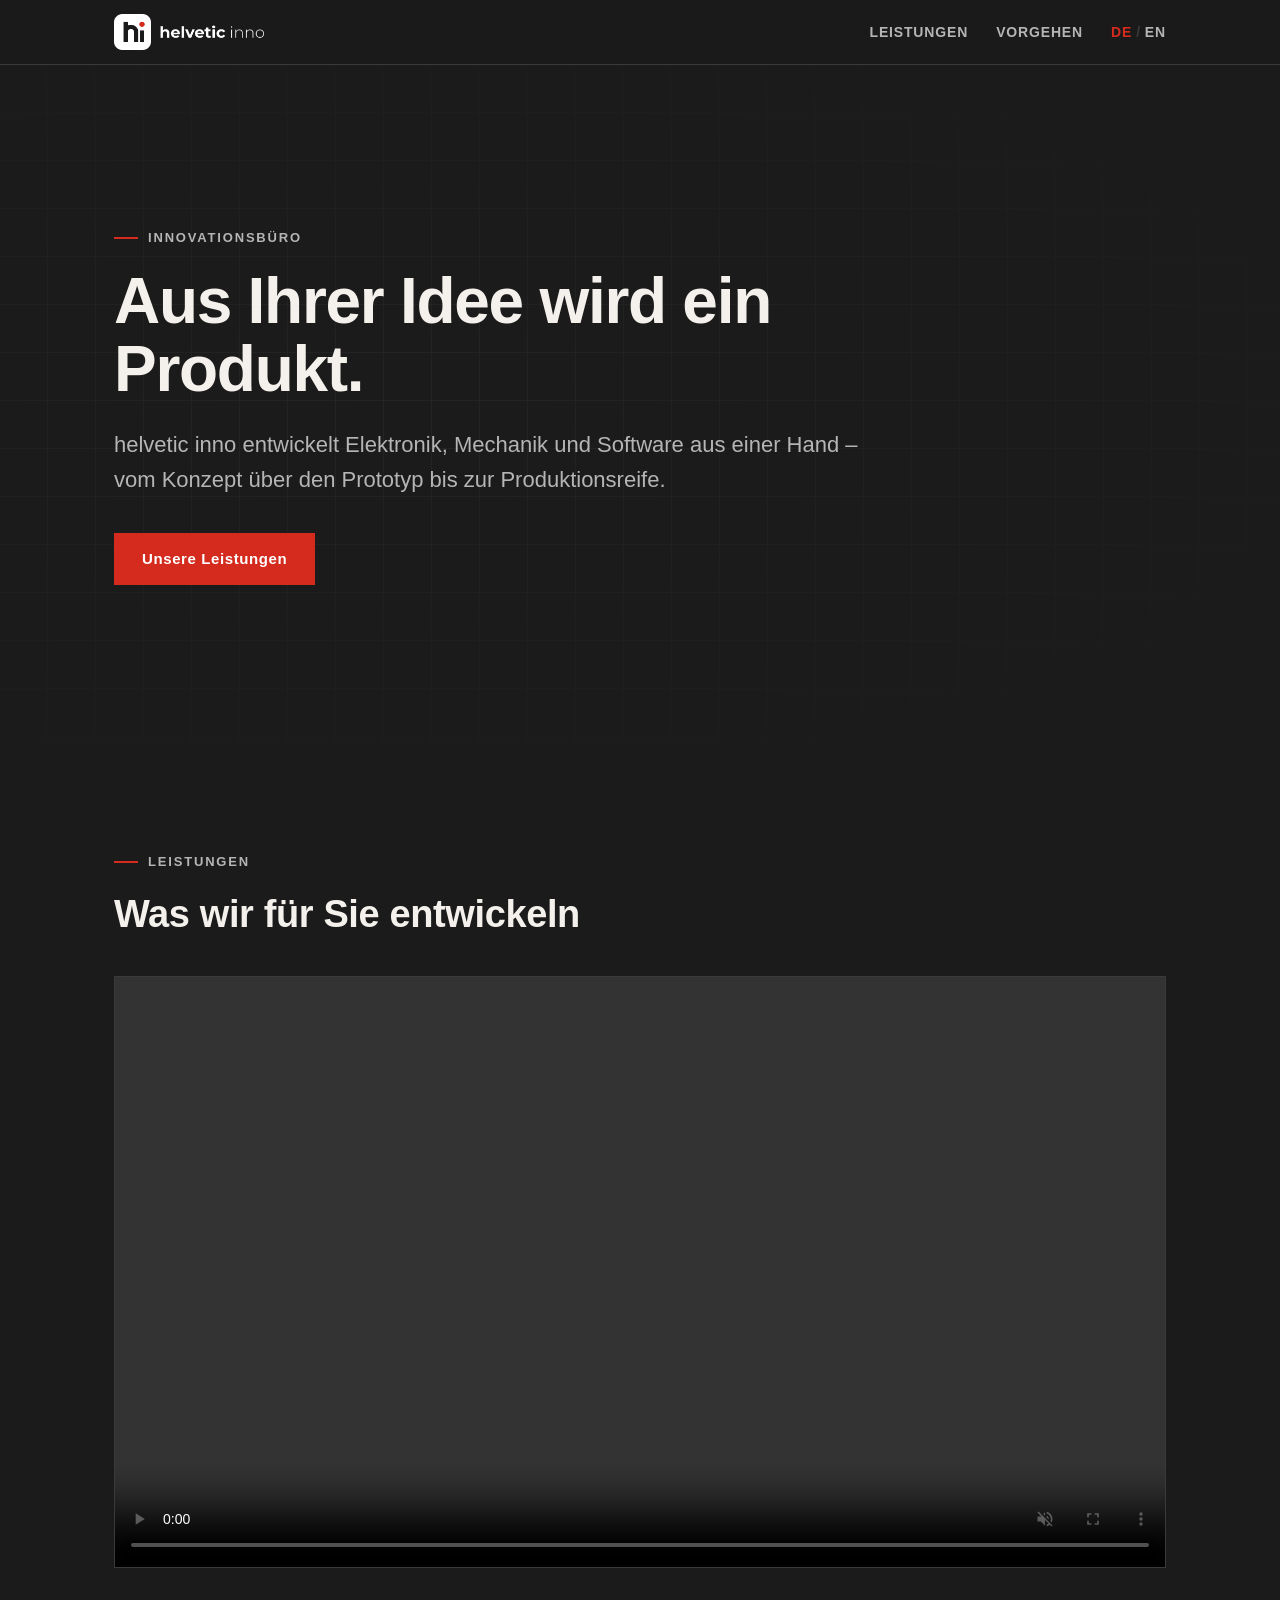
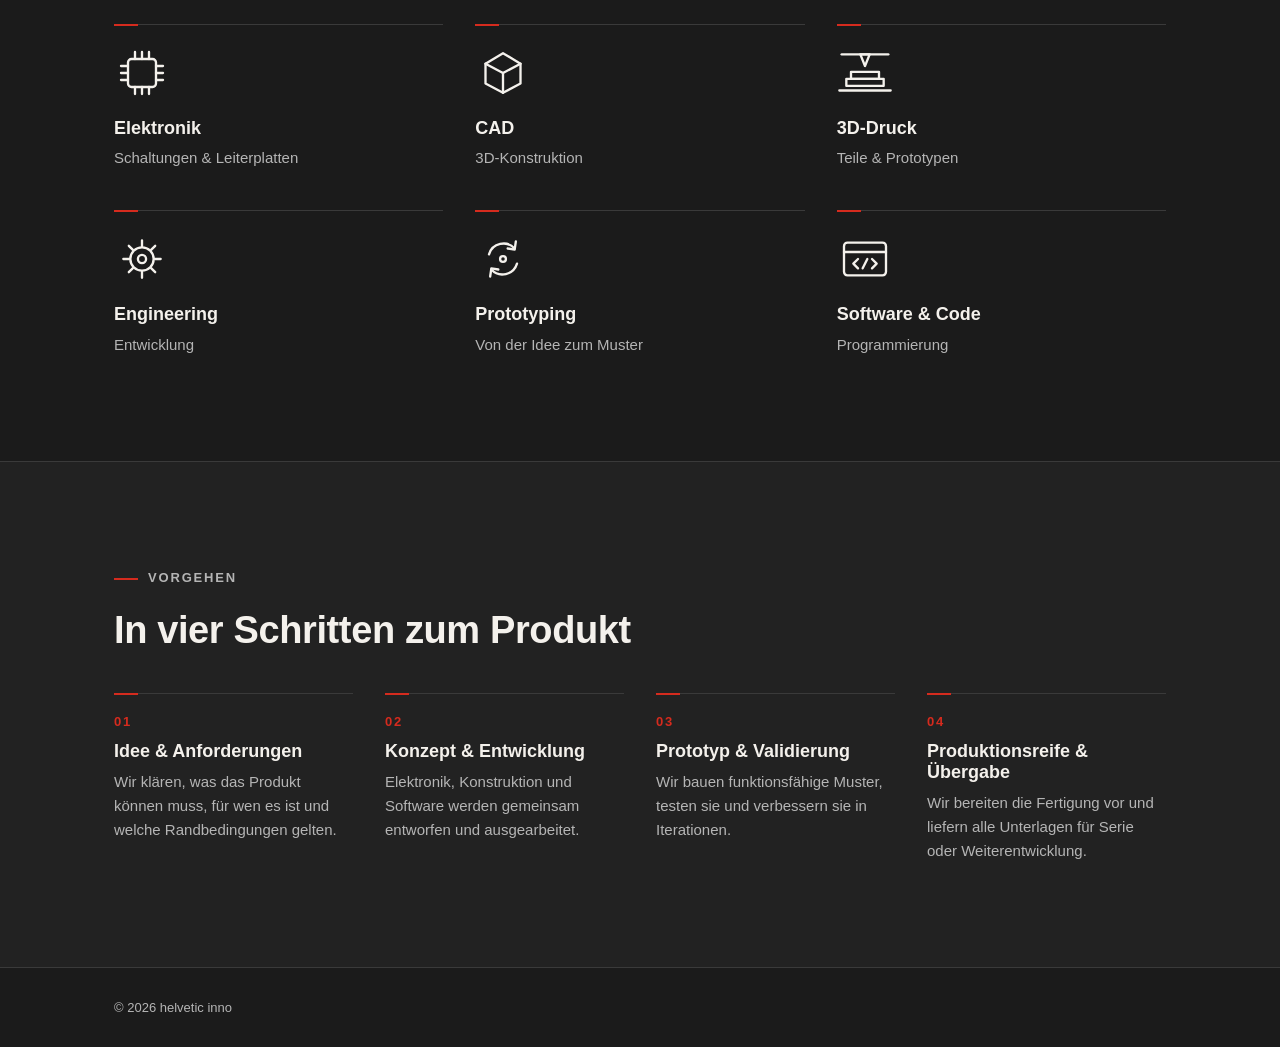
==== commit 6606b068: "Add intro videos with scroll-triggered autoplay Embed the German and English services overview video" ====
--- a/index.html
+++ b/index.html
@@ -49,6 +49,13 @@
     <div class="container">
       <p class="label">Leistungen</p>
       <h2 id="leistungen-title">Was wir für Sie entwickeln</h2>
+
+      <figure class="video">
+        <video controls preload="metadata" playsinline aria-label="Unsere Leistungen im Überblick">
+          <source src="media/helveticinno_Intor_DE.mp4#t=0.1" type="video/mp4">
+          Ihr Browser kann dieses Video nicht abspielen.
+        </video>
+      </figure>
 
       <svg class="icon-definitions" aria-hidden="true" focusable="false" xmlns="http://www.w3.org/2000/svg">
         <defs>
@@ -102,6 +109,22 @@
   header.querySelectorAll("nav a").forEach(function (a) { a.addEventListener("click", function () { set(false); }); });
   document.addEventListener("keydown", function (e) { if (e.key === "Escape") set(false); });
 })();
+
+// Play the intro video (muted, as browsers require) while it is on screen
+(function () {
+  var v = document.querySelector(".video video");
+  if (!v || !("IntersectionObserver" in window) || matchMedia("(prefers-reduced-motion: reduce)").matches) return;
+  var userPaused = false, autoPaused = false;
+  v.muted = true;
+  v.addEventListener("play", function () { userPaused = false; });
+  v.addEventListener("pause", function () { if (!autoPaused && !v.ended) userPaused = true; autoPaused = false; });
+  new IntersectionObserver(function (entries) {
+    entries.forEach(function (e) {
+      if (e.isIntersecting) { if (!userPaused && !v.ended) v.play().catch(function () {}); }
+      else if (!v.paused) { autoPaused = true; v.pause(); }
+    });
+  }, { threshold: 0.5 }).observe(v);
+})();
 </script>
 </body>
 </html>
--- a/style.css
+++ b/style.css
@@ -63,6 +63,9 @@
 .section { padding: clamp(56px, 9vw, 104px) 0; }
 .section-alt { background: var(--bg-alt); border-top: 1px solid var(--rule); }
 
+.video { margin: 0 0 56px; }
+.video video { display: block; width: 100%; height: auto; aspect-ratio: 16 / 9; background: #000; border: 1px solid var(--rule); }
+
 .icon-definitions { position: absolute; width: 0; height: 0; overflow: hidden; }
 .leistungen-grid { display: grid; grid-template-columns: repeat(3, minmax(0, 1fr)); gap: 40px 32px; }
 .leistung { min-width: 0; padding-top: 20px; border-top: 1px solid var(--rule); position: relative; }
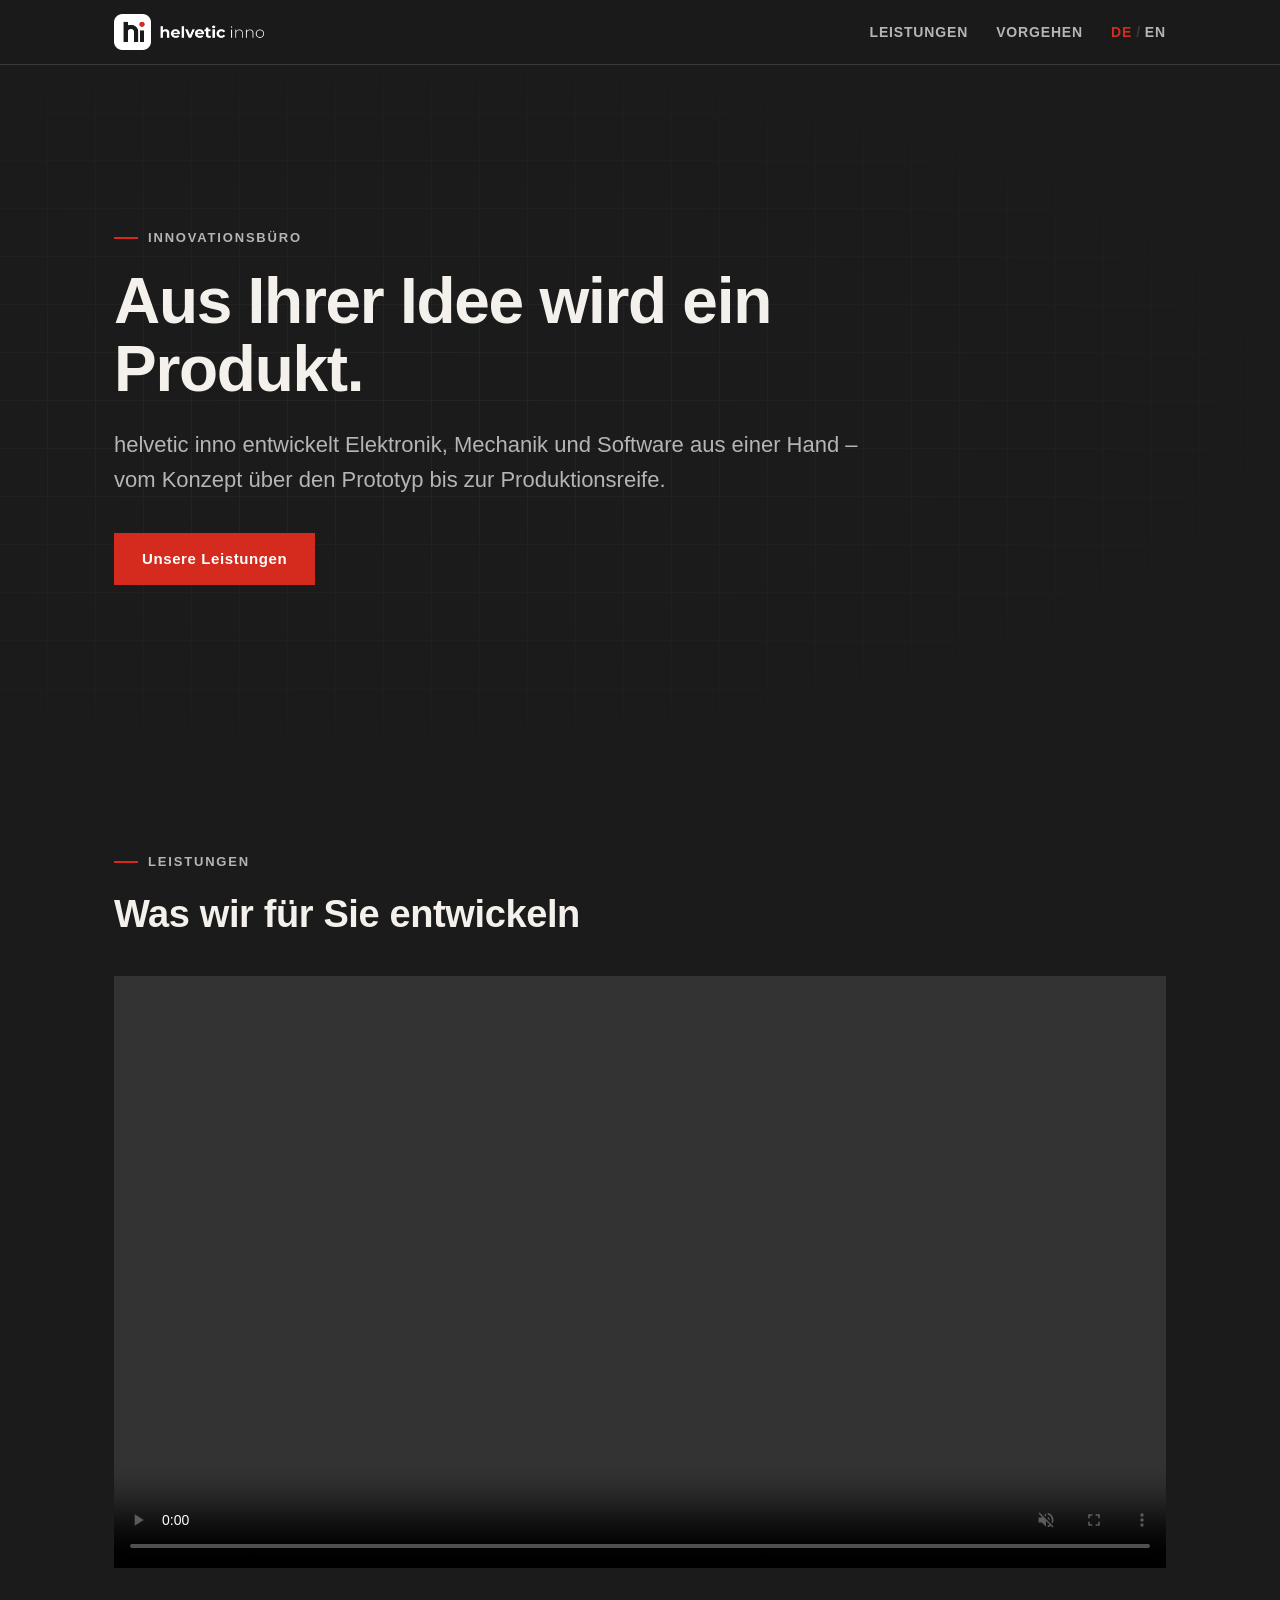
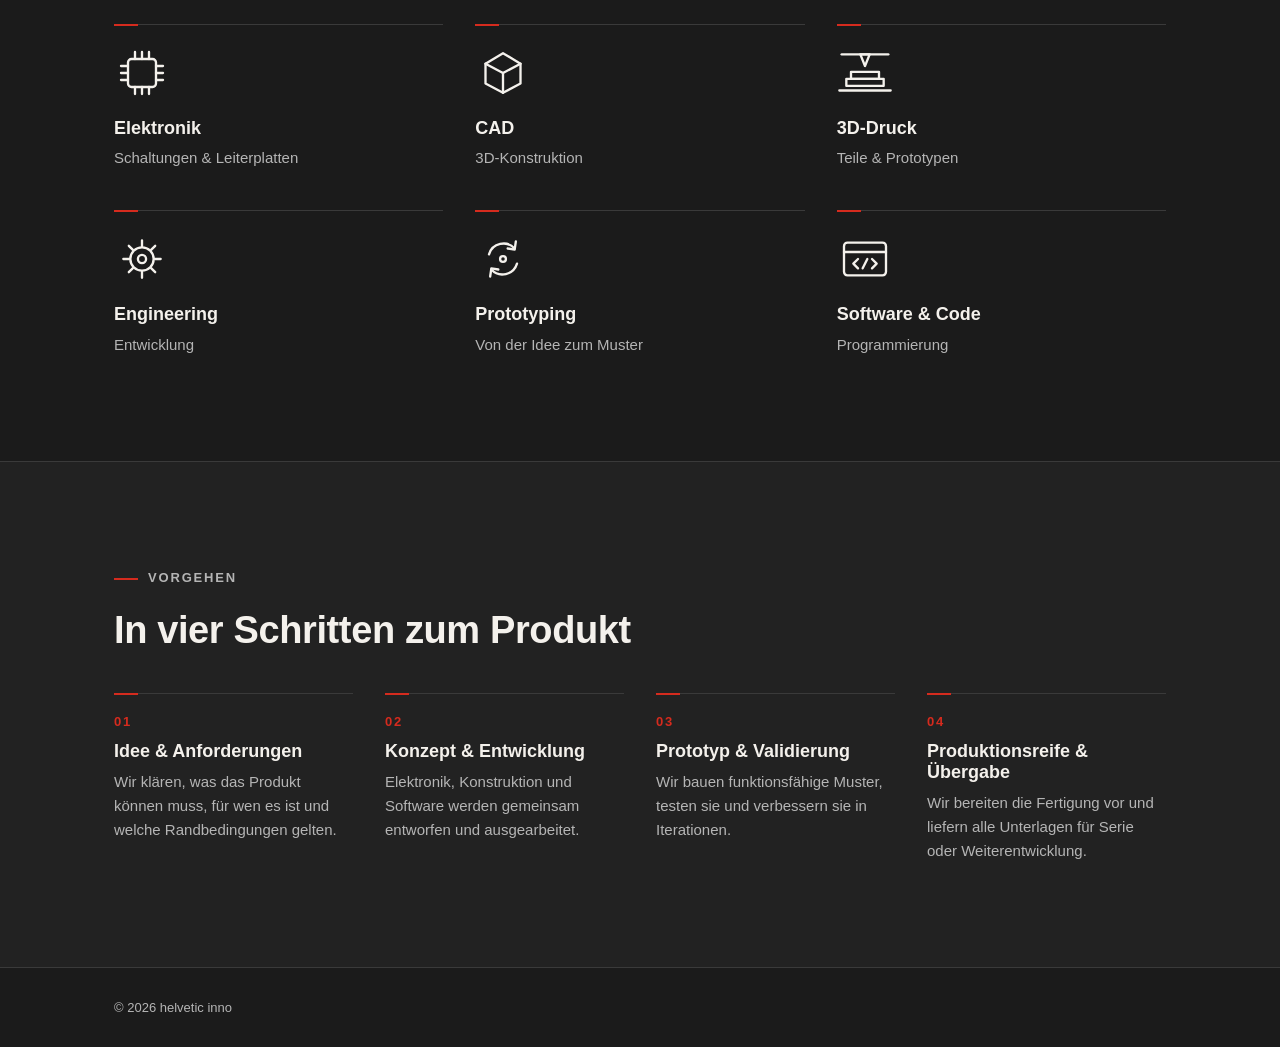
==== commit 73ad5451: "Update Videos" ====
--- a/index.html
+++ b/index.html
@@ -52,7 +52,7 @@
 
       <figure class="video">
         <video controls preload="metadata" playsinline aria-label="Unsere Leistungen im Überblick">
-          <source src="media/helveticinno_Intor_DE.mp4#t=0.1" type="video/mp4">
+          <source src="media/helveticinno_Intro_DE.mp4#t=0.1" type="video/mp4">
           Ihr Browser kann dieses Video nicht abspielen.
         </video>
       </figure>
--- a/style.css
+++ b/style.css
@@ -64,7 +64,7 @@
 .section-alt { background: var(--bg-alt); border-top: 1px solid var(--rule); }
 
 .video { margin: 0 0 56px; }
-.video video { display: block; width: 100%; height: auto; aspect-ratio: 16 / 9; background: #000; border: 1px solid var(--rule); }
+.video video { display: block; width: 100%; height: auto; aspect-ratio: 16 / 9; background: #000; }
 
 .icon-definitions { position: absolute; width: 0; height: 0; overflow: hidden; }
 .leistungen-grid { display: grid; grid-template-columns: repeat(3, minmax(0, 1fr)); gap: 40px 32px; }
